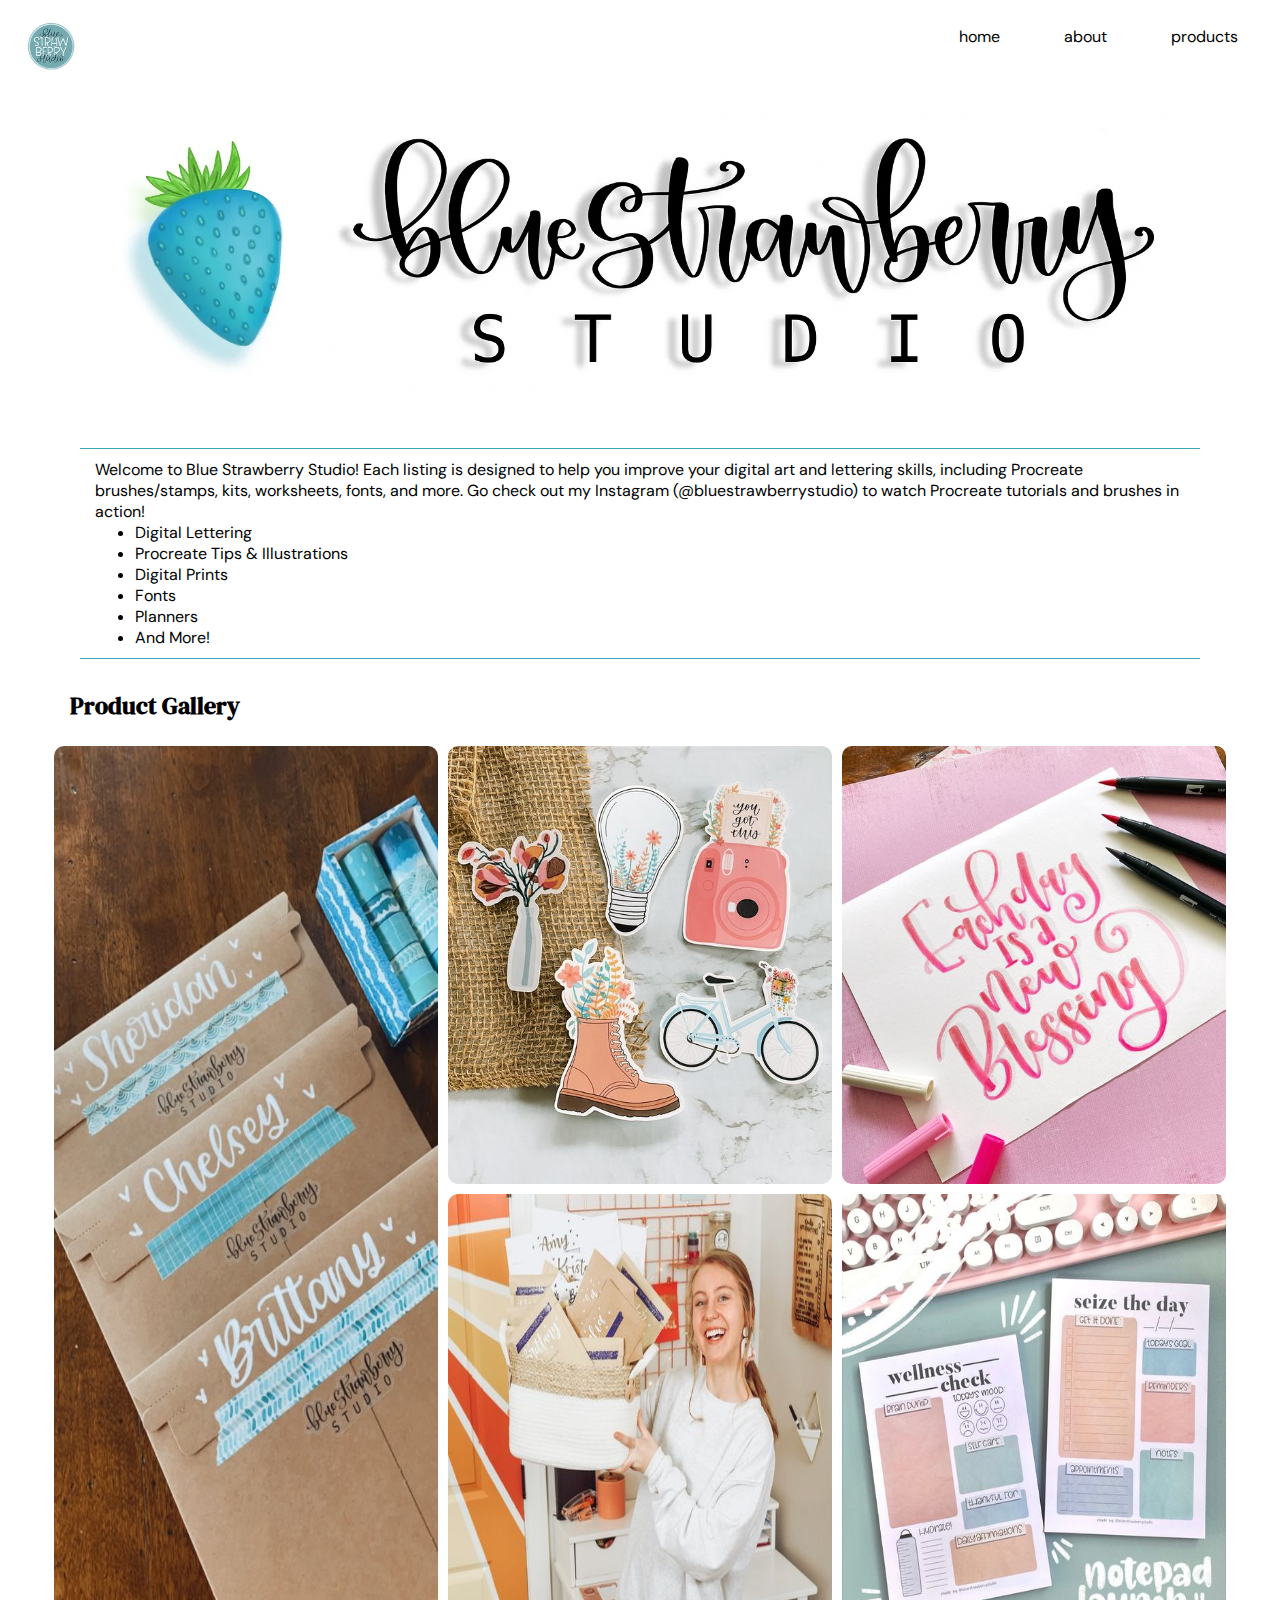
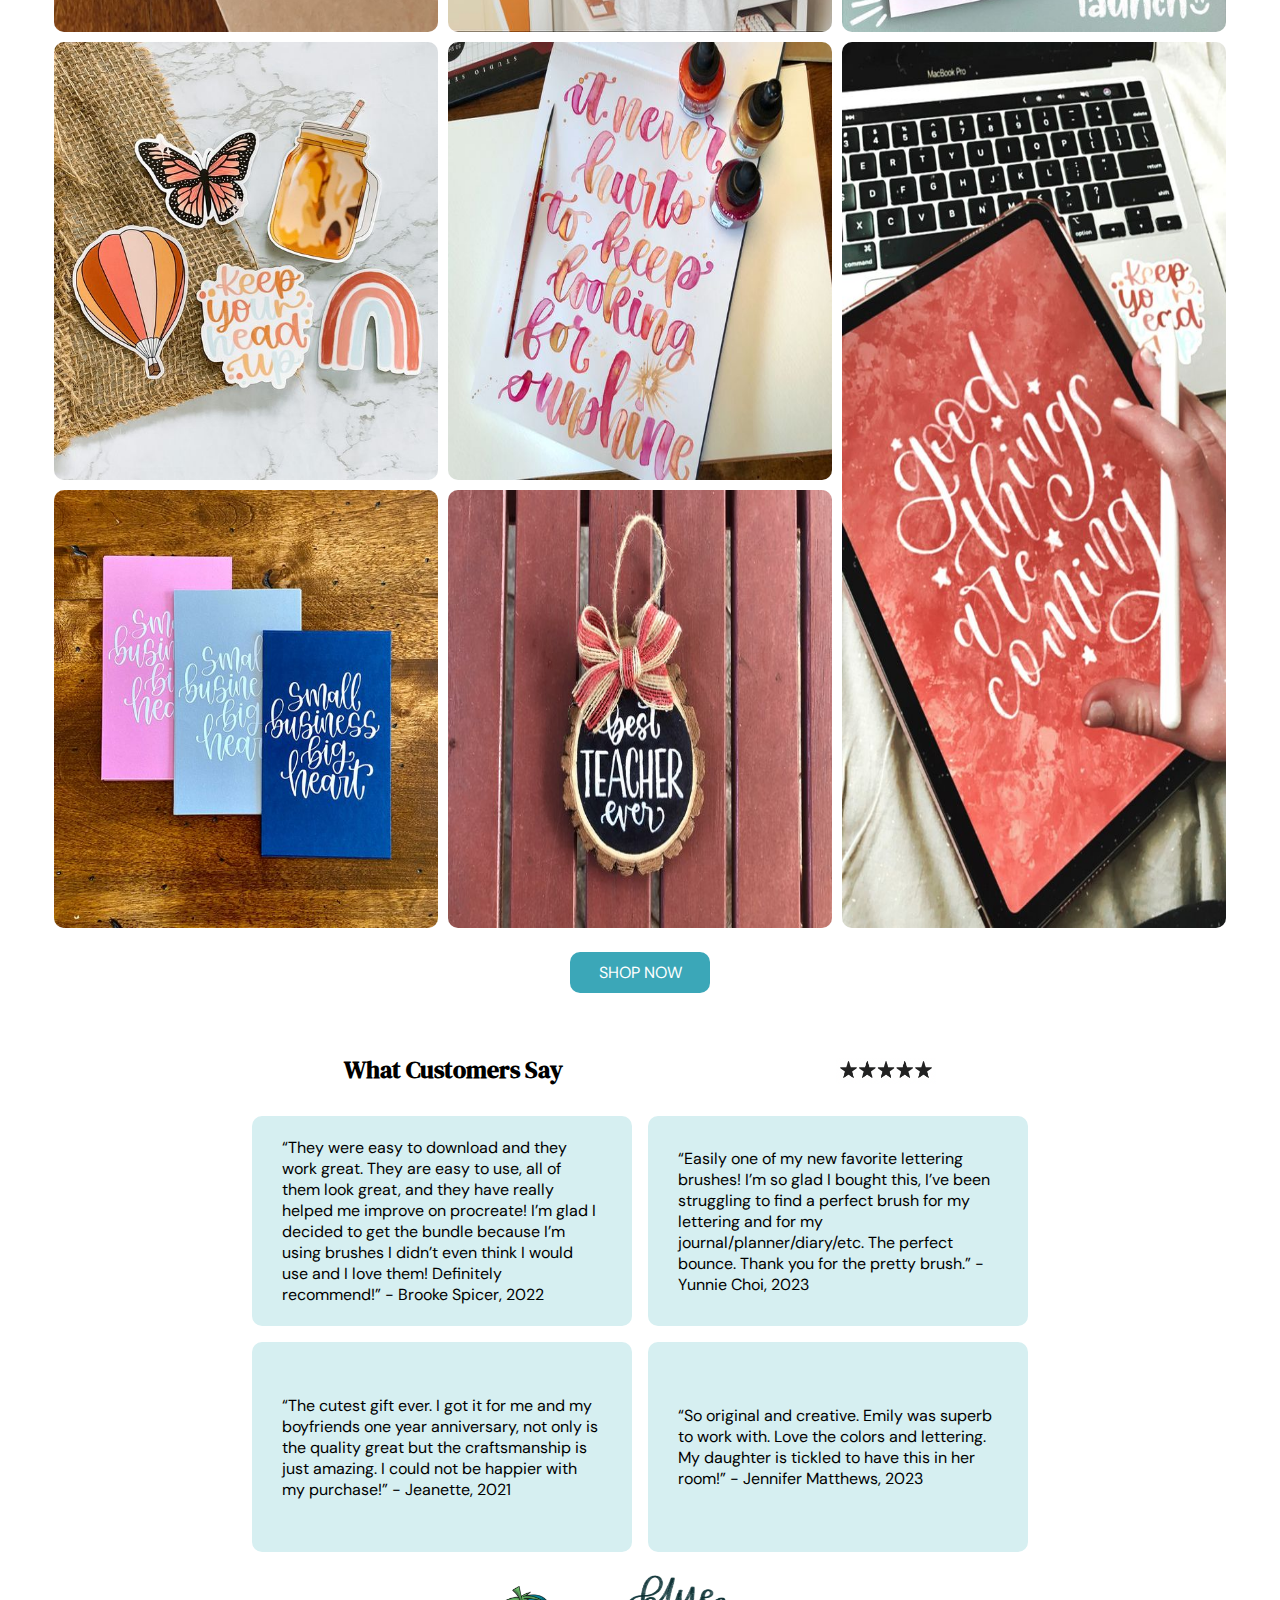
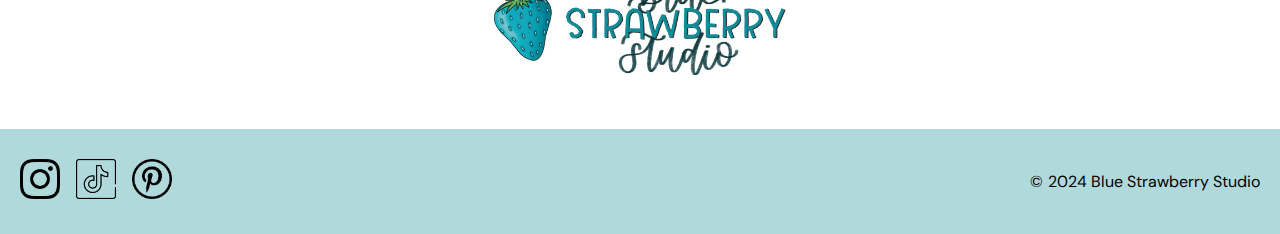
==== index.html @ 6ce4bf92 "first" ====
<!DOCTYPE html>
<html lang="en">
  <head>
    <meta charset="utf-8">
    <title>Blue Strawberry Studio</title>
    <meta name="author" content="Adtile">
    <meta name="viewport" content="width=device-width,initial-scale=1">
    <link rel="stylesheet" href="css/styles.css">
    <link rel="stylesheet" href="css/jsstyles.css">
    <link href="https://fonts.googleapis.com/css?family=DM Sans" rel="stylesheet">
    <link href='https://fonts.googleapis.com/css?family=DM Serif Display' rel='stylesheet'>
    <link href='https://fonts.googleapis.com/css?family=DM Mono' rel='stylesheet'>
    <script src="js/responsive-nav.js"></script>
  </head>
  <body>
    <header>
        <div class="header-logo"><img src="img/circlelogo.png" src="logo"></div>
        <div>
            <nav class="nav-collapse">
               <ul>
                <li class="menu-item"><a href="index.html" data-scroll>home</a></li>
                <li class="menu-item"><a href="about.html" data-scroll>about</a></li>
                <li class="menu-item"><a href="products.html" data-scroll>products</a></li>
              </ul>
            </nav>
        </div>
        <script src="js/fastclick.js"></script>
        <script src="js/scroll.js"></script>
        <script src="js/fixed-responsive-nav.js"></script>
    </header>
    <main>
        <div class="main-logo"><img src="img/longlogo.png" src="logo"></div>
        <div class="description">
            <div>
                <p>Welcome to Blue Strawberry Studio! Each listing is designed to help you improve your digital art and lettering skills, including Procreate brushes/stamps, kits, worksheets, fonts, and more. Go check out my Instagram (@bluestrawberrystudio) to watch Procreate tutorials and brushes in action!</p>
            </div>
            <ul>
                <li>Digital Lettering</li>
                <li>Procreate Tips & Illustrations</li>
                <li>Digital Prints</li>
                <li>Fonts</li>
                <li>Planners</li>
                <li>And More!</li>
            </ul>
        </div>
        <div>
          <h2>Product Gallery</h2>
          <div class="gallery">
          <div class="product-gallery-div one"><img class="product-gallery-img" src= "img/pic1.jpg" alt="product image"></div>
          <div class="product-gallery-div two"><img class="product-gallery-img" src = "img/pic2.jpg" alt="product image"></div>
          <div class="product-gallery-div three"><img class="product-gallery-img" src = "img/pic3.jpg" alt="product image"></div>
          <div class="product-gallery-div four"><img class="product-gallery-img" src = "img/pic4.jpg" alt="product image"></div>
          <div class="product-gallery-div five"><img class="product-gallery-img" src = "img/pic5.jpg" alt="product image"></div>
          <div class="product-gallery-div six"><img class="product-gallery-img" src = "img/pic6.jpg" alt="product image"></div>
          <div class="product-gallery-div seven"><img class="product-gallery-img" src = "img/pic7.jpg" alt="product image"></div>
          <div class="product-gallery-div eight"><img class="product-gallery-img" src = "img/pic8.jpg" alt="product image"></div>
          <div class="product-gallery-div nine"><img class="product-gallery-img" src = "img/pic9.jpg" alt="product image"></div>
          <div class="product-gallery-div ten"><img class="product-gallery-img" src= "img/photo10.jpeg" alt="product image"></div>
          </div>
        </div>
        <div class="shop-button"><a href="products.html"><div class="button-style-2">SHOP NOW</div></a></div>
        <div>
          <div class="review-section">
            <h2>What Customers Say</h2>
            <div class="stars"><img src = "img/stars.png" alt = "5/5 Stars"></div>
          </div>
          <div class="reviews">
            <div class = "review">
                <p>“They were easy to download and they work great. They are easy to use, all of them look great, and they have really helped me improve on procreate! I’m glad I decided to get the bundle because I’m using brushes I didn’t even think I would use and I love them! Definitely recommend!” - Brooke Spicer, 2022</p>
            </div>
            <div class="review">
              <p>“Easily one of my new favorite lettering brushes! I’m so glad I bought this, I’ve been struggling to find a perfect brush for my lettering and for my journal/planner/diary/etc. The perfect bounce. Thank you for the pretty brush.” - Yunnie Choi, 2023</p>
            </div>
            <div class="review">
              <p>“The cutest gift ever. I got it for me and my boyfriends one year anniversary, not only is the quality great but the craftsmanship is just amazing. I could not be happier with my purchase!” - Jeanette, 2021</p>
            </div>
            <div class="review">
              <p>“So original and creative. Emily was superb to work with. Love the colors and lettering. My daughter is tickled to have this in her room!” - Jennifer Matthews, 2023</p>
            </div>
          </div>
        </div>
        <div class="bottom-logo-div"><img class="bottom-logo" src="img/pnglogo.webp" alt = BlueStrawberryStudio></div>
    </main>
    <footer>
      <div class="logos">
        <div class="logo"><a href="https://www.instagram.com/bluestrawberrystudio/"><img src="img/insta.png" alt="insta"></a></div>
        <div class="logo"><a href="https://www.tiktok.com/@bluestrawberrystudio?lang=en"><img src="img/tok.png" alt="tiktok"></a></div>
        <div class="logo"><a href="https://www.pinterest.com/bluestrawberrystudio/"><img src="img/pinterest.png" alt="pinterest"></a></div>
      </div>
      <div class="copyright"><span>&#169;</span> <p>2024 Blue Strawberry Studio</p></div>
    </footer>
  </body>
  </html>
---- css/styles.css ----
*{
    margin: 0;
    font-family: 'DM Sans';
}

header {
    display: flex;
    justify-content: space-between;
    padding: 10px;
} 

h1, h2  {
    font-family: "DM Serif Display";
}

.header-logo{
    width: 60px;
    padding: 10px;
}

img{
    width: 100%;
}

.main-logo{
    padding: 10px;
    margin-left: 30px;
    margin-right: 30px;
}

.description{
    margin: 40px 30px 0 30px;
    padding: 10px 15px 10px 15px;
    border-top: 1px;
    border-bottom: 1px;
    border-top-style: solid;
    border-bottom-style: solid;
    border-color: #3BA7B8;
}

h2{
    margin-left: 20px;
    margin-top: 30px;
}

footer{
    margin: 0;
    margin-top: 30px;
    padding: 30px 20px 30px 20px;
    background: #B0D9DB;
    display: flex;
    justify-content: space-between;
}

.logos{
    display: inline-flex;
    justify-content: flex-start;
    column-gap: 1em;
    width: 50%;
}

.logo{
    width: 40px;
}

.copyright{
    display: inline-flex;
    column-gap: 5px;
    align-items: center;
}
.gallery{
    padding-top: 20px;
}

.product-gallery-div{
    padding: 10px 50px;
}

.product-gallery-img{
    border-radius: 10px;
}

.review-section{
    display: flex;
    justify-content: space-evenly;
    align-items: flex-end;
    margin-top: 30px;
}
.stars{
    width: 100px;
    height: 30px;
    display: flex;
    align-items: center;
    margin-right: 20px;
}
.reviews{
    margin: 40px 0 20px 0;
    display: grid;
    grid-row: 1fr 1fr 1fr 1fr;
    row-gap: 1em;
    justify-content: center;
}
.review{
   background-color: #D6EFF1; 
   display: flex;
   align-items: center;
   border-radius: 10px;
   width: 270px;
   height: 150px;
   padding: 30px;
}
.bottom-logo-div{
    display: inline-flex;
    justify-content: center;
    width: 100%;
    padding: 20px 0 20px 0;
}
.bottom-logo{
    width: 300px;
}
.self-photo{
    width: 400px;
    margin: auto;
    grid-template-areas: selfie;
}
.bio{
    margin: 10px 40px 10px 40px;
    grid-template-areas: bio;
}

.social-media{
    margin: 30px;
    border-top: 1px;
    border-top-style: solid;
    border-color: #3BA7B8;
}
.media-section{
    width: 100%;
    padding-top: 20px;
    display: inline-flex;
    column-gap: 2em;
    justify-content: center;
}
.media-icon{
    width: 20vw;
}
.handle{
    padding-top: 20px;
    display: flex;
    justify-content: center;
    font-family: "DM Mono";
}
.button-style-1{
    display: inline-flex;
    justify-content: center;
    border-radius: 25px;
    padding: 10px;
    width: 120px;
    border-style: solid;
    border-color: #2A808D;
    border-width: medium;
    color: #2A808D;
}
.shop-buttons{
    padding-top: 40px;
    width: 100%;
    display: flex;
    justify-content: space-evenly;
    align-content: space-between;
}

.button-style-1:hover, .button-style-1:focus{
    color: white;
    background-color: #3BA7B8;
}

h4{
    margin-left: 40px;
    margin-top: 10px;
}
.screensavers{
    padding: 20px 40px;
}
.downloads{
    width: 300px;
    margin-top: 20px;
}
.downloads-div{
    display: flex;
    flex-direction: column;

    margin-left: 40px;
    margin-top: 10px;
    padding-bottom: 20px;
}
.freebies{
    margin-left: 50px;
    padding-bottom: 10px;
    padding-top: 10px;
}
.button-style-2{
    background-color: #3BA7B8;
    color: white;
    display: inline-flex;
    justify-content: center;
    border-radius: 10px;
    padding: 10px;
    width: 120px;
}
.button-style-2:hover, .button-style-2:focus{
    color: black;
    background-color: #B0D9DB;
}
.shop-button{
    display: flex;
    width: 100%;
    justify-content: center;
}

.products-page{
    display: flex;
    justify-content: space-between;
    align-items: center;
    padding-right: 20px;
}
.shop-on-etsy{
    align-self: flex-end;
}
.product-sections{
    margin: 40px 20px;
    border-top: 1px;
    border-top-style: solid;
    border-color: #3BA7B8;
    padding-top: 30px;
    padding-left: 20px;
}
h3{
    font-size: 20px;
    padding-bottom: 30px;
}
.product{
    padding-bottom: 10px;
}

@media screen and (min-width: 1024px) {
    main{
        margin-left: 50px;
        margin-right: 50px;
    }
    .review-section{
        margin-bottom: 30px;
    }
    .product{
        width: 20vw;
        padding: 10px;
    }
    .shop-brushes, .shop-colors, .shop-fonts, .shop-prints{
        display: inline-flex;
        flex-wrap: wrap;
    }
    .reviews{
        display: grid;
        grid-template-columns: max-content max-content;
        grid-template-rows: 1fr 1fr;
        column-gap: 1em;
        margin: 0 100px;
    }
    h3{
        margin-left: 0;
    }
    .review{
        width: 20em;
    }
    .bio-section{
        display: grid;
        grid-template-columns: "selfie bio";
        grid-template-columns: 1fr 1fr;
    }
    .shop-brushes, .shop-colors, .shop-fonts, .shop-prints{
        display: flex;
        justify-content: center;
    }
    .wallpaper-section{
        display: flex;
        flex-wrap: wrap;
        justify-content: center;
    }
    .screensavers{
        width: 35em;
    }
    .downloads-div{
        flex-direction: row;
        justify-content: space-between;
        column-gap: 2em;
        justify-content: center;
    }
    .media-icon{
        width: 15vw;
    }
    
} 
@media screen and (min-width: 724px){
    main{
        margin-left: 50px;
        margin-right: 50px;
    }
    .gallery{
        padding: 20px;
        display: grid;
        grid-template-columns: 1fr 1fr 1fr;
        grid-template-rows: 1fr 1fr 1fr 1fr;
        grid-template-areas: 
            "names boot blessing"
            "names emily wellness"
            "balloon sunshine good-things"
            "small-world teacher good-things";
        row-gap: 2px;
        column-gap: 2px;
        justify-content: center;

    }
    .product-gallery-div{
        padding: 4px;
        width: 30vw;
    }
    .product-gallery-img{
        height: 100%;
    }
    .one{
        grid-area: emily;
    }
    .two{
        grid-area: wellness;
    }
    .three{
        grid-area: small-world;
    }
    .four{
        grid-area: blessing;
    }
    .five{
        grid-area: names;
    }
    .six{
        grid-area: boot;
    }
    .seven{
        grid-area: sunshine;
    }
    .eight{
        grid-area: balloon;
    }
    .nine{
        grid-area: good-things;
        
    }
    .ten{
        grid-area: teacher;
    }
    
}
---- css/jsstyles.css ----
@font-face {
    font-family: "responsivenav";
    src: url("../icons/responsivenav.eot");
    src: url("../icons/responsivenav.eot?#iefix") format("embedded-opentype"),
      url("../icons/responsivenav.ttf") format("truetype"),
      url("../icons/responsivenav.woff") format("woff"),
      url("../icons/responsivenav.svg#responsivenav") format("svg");
    font-weight: normal;
    font-style: normal;
  }
  
  .nav-toggle {
    text-decoration: none;
    text-indent: -300px;
    position: relative;
    overflow: hidden;
    width: 60px;
    height: 55px;
    float: right;
  }
  
  .nav-toggle:before {
    color: black; /* edit this to change the icon color */
    font: normal 60px/55px "responsivenav"; /* edit font-size (28px) to change the icon size */
    text-transform: none;
    text-align: center;
    position: absolute;
    content: "\2261"; /* hamburger icon */
    text-indent: 0;
    width: 100%;
    left: 0;
    top: 0;
  }
  
  .nav-toggle.active:before {
    font-size: 40px;
    content: "\78"; /* X/close icon */
  }
  
  .nav-collapse ul {
    margin: 0;
    padding: 0;
    display: flex;
    list-style: none;
    flex-direction: column;
    align-items: flex-end;
  }
  
  .nav-collapse li {
  
    display: block;
  }
  
  .js .nav-collapse {
    clip: rect(0 0 0 0);
    max-height: 0;
    position: absolute;
    display: block;
    overflow: hidden;
    zoom: 1;
  }
  
  .nav-collapse.opened {
    max-height: 9999px;
  }
  .nav-collapse,
.nav-collapse * {
  box-sizing: border-box;
}

.nav-collapse,
.nav-collapse ul {
  list-style: none;
  width: 100%;
  display: flex;
  justify-content: end;
}

.nav-collapse a {
  text-decoration: none;
  padding: 0.7em 1em;
  color: black;
  width: 100%;
  display: block;
}

.nav-collapse ul ul a {
  padding-left: 2em;
}

@media screen and (min-width: 768px) {
    .nav-collapse ul {
    flex-direction: row;
    align-items: flex-end;
  }
  h1{
    width: 50vw;
  }
    
    .nav-collapse li {
      width: auto;
    }
  
    .nav-collapse a {
      padding: 1.02em 2em;
      text-align: center;
      border-top: 0;
      margin: 0;
    }
  
    .nav-collapse ul ul a {
      display: none;
    }
  
    .nav-collapse.closed {
      max-height: none;
    }
    .nav-toggle {
      display: none;
    }
  }
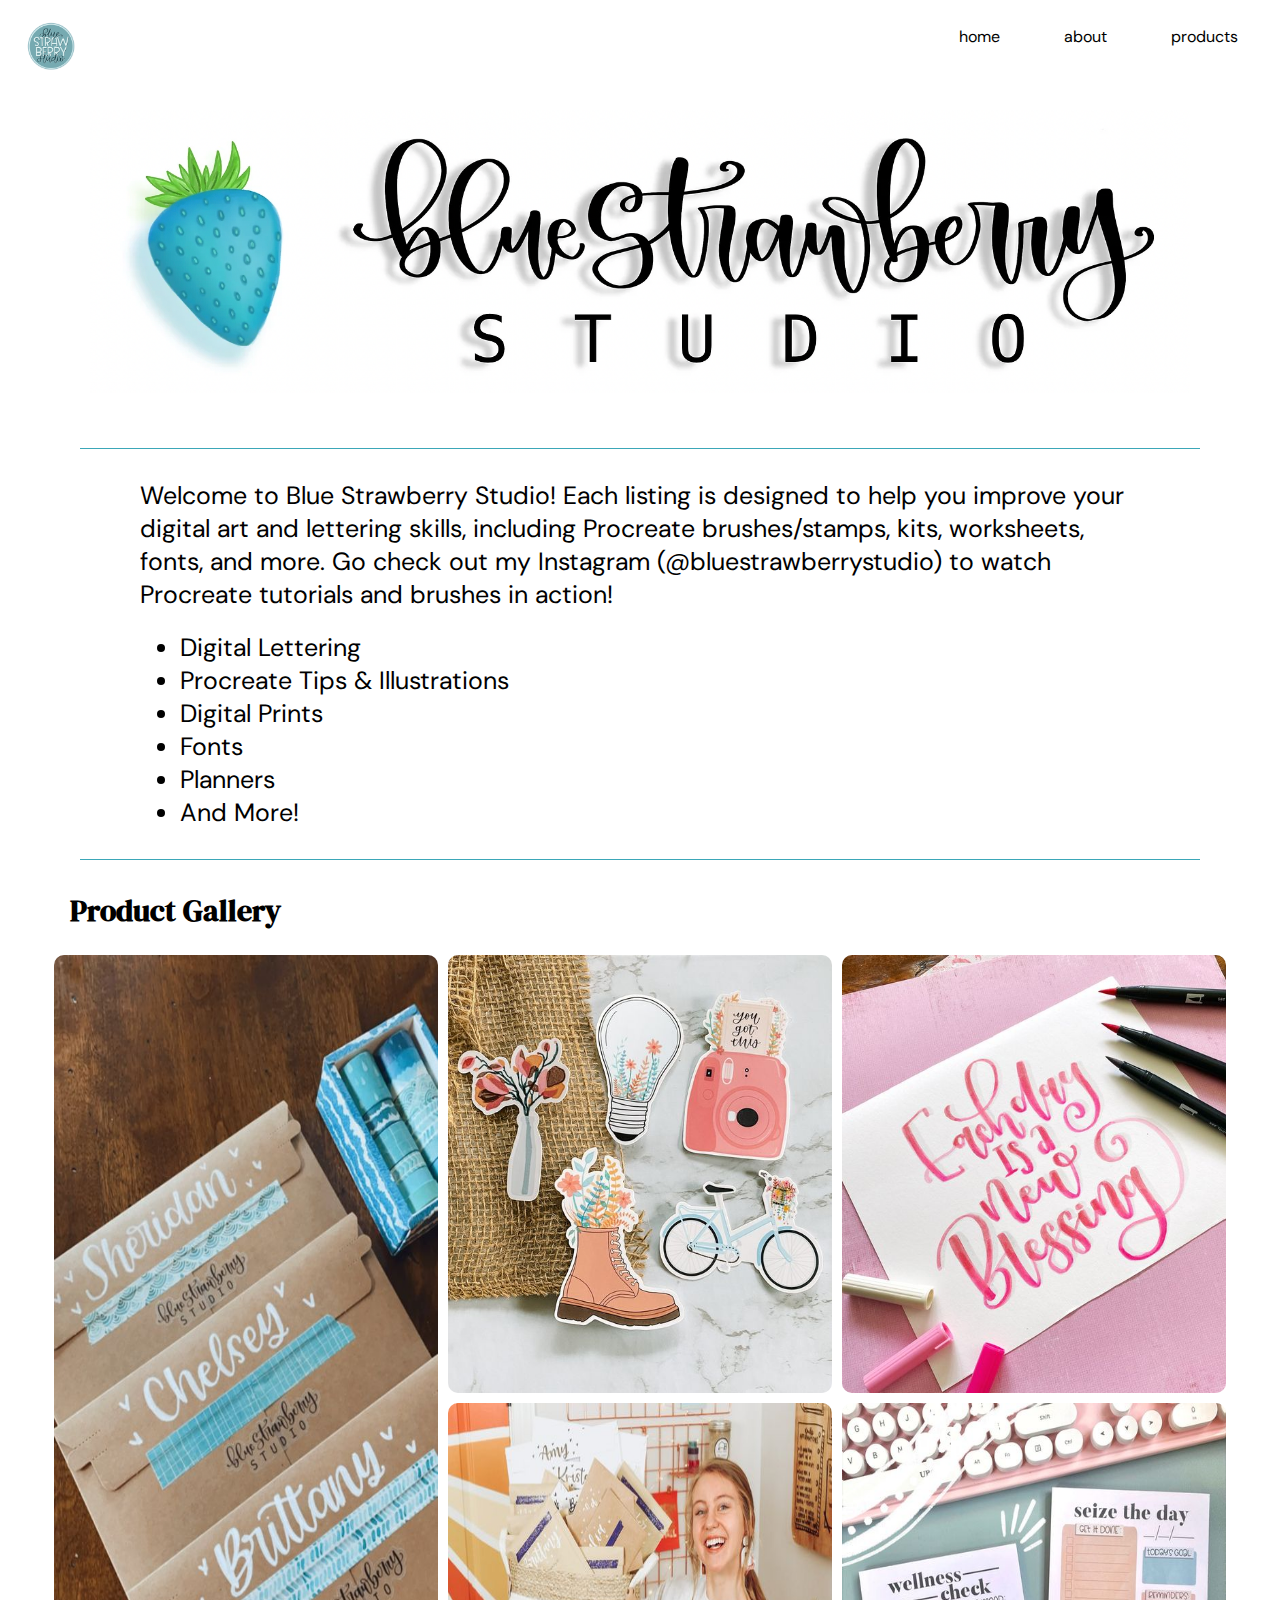
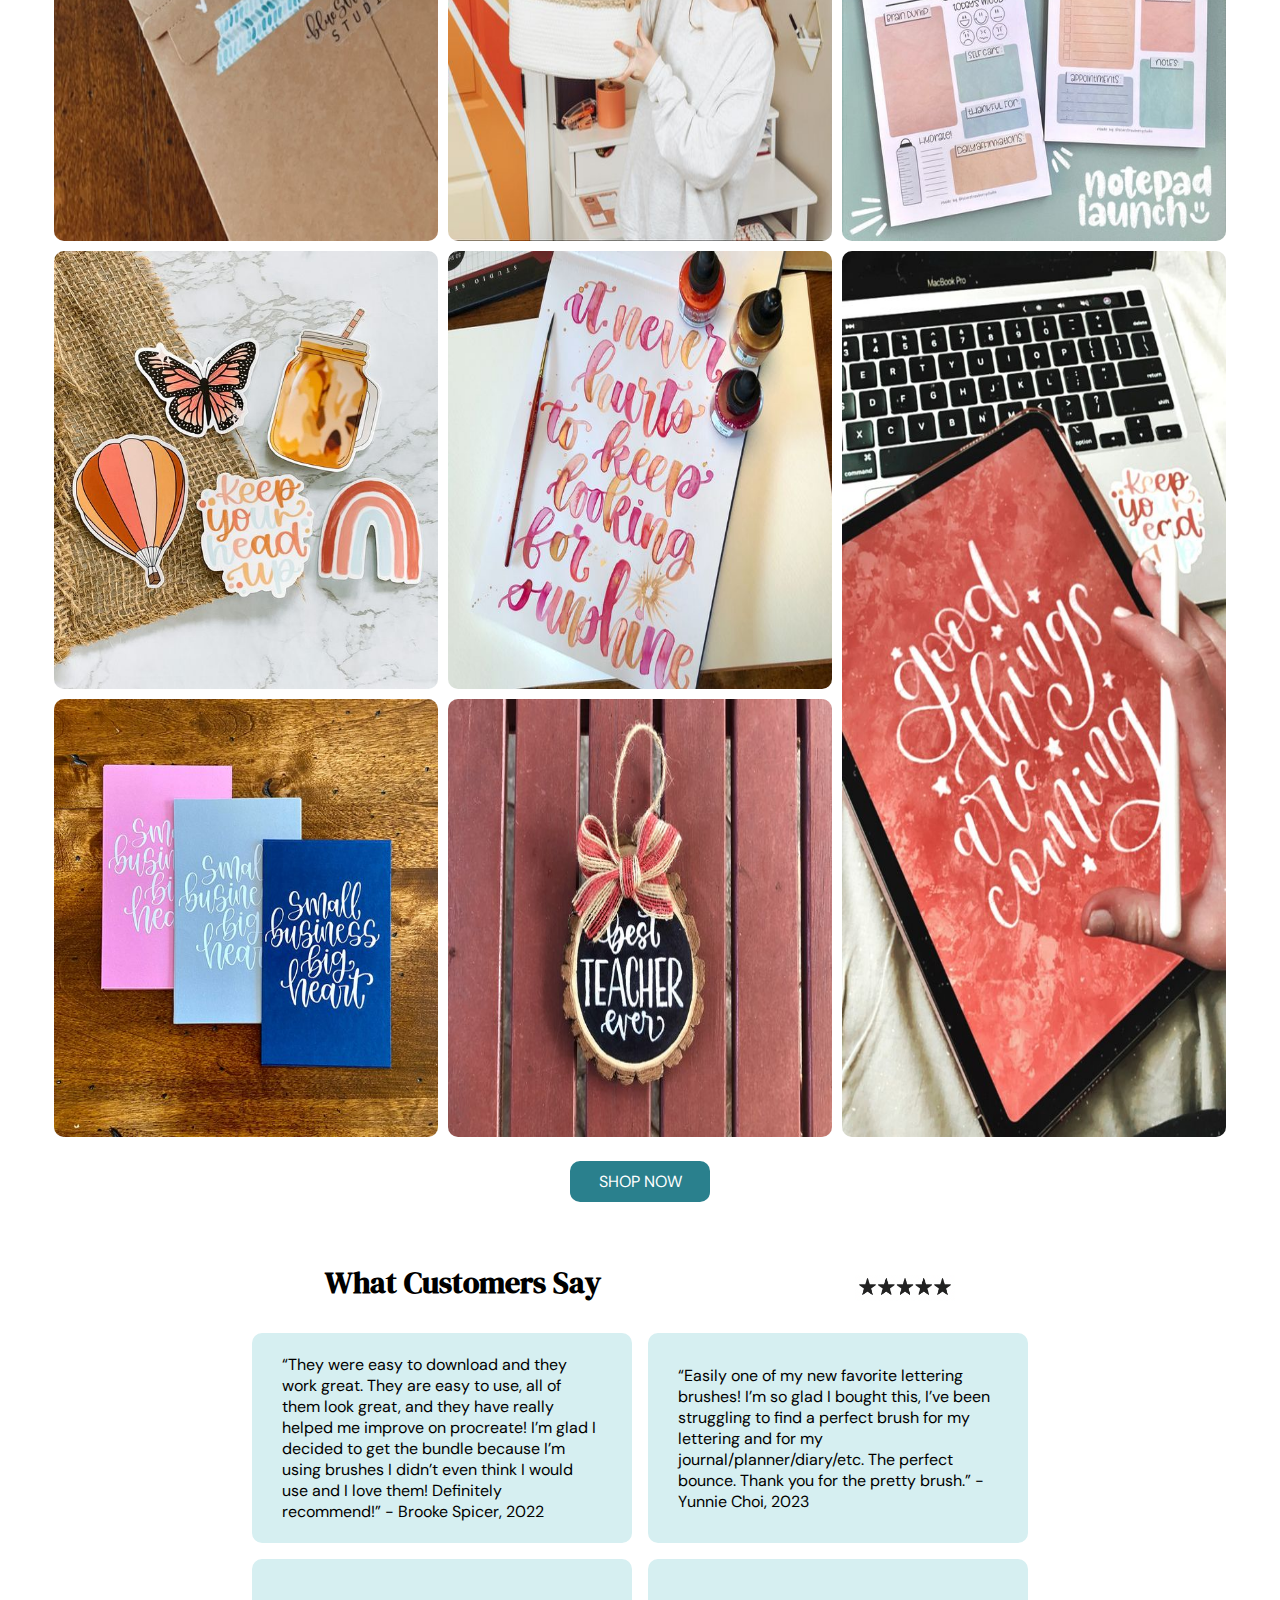
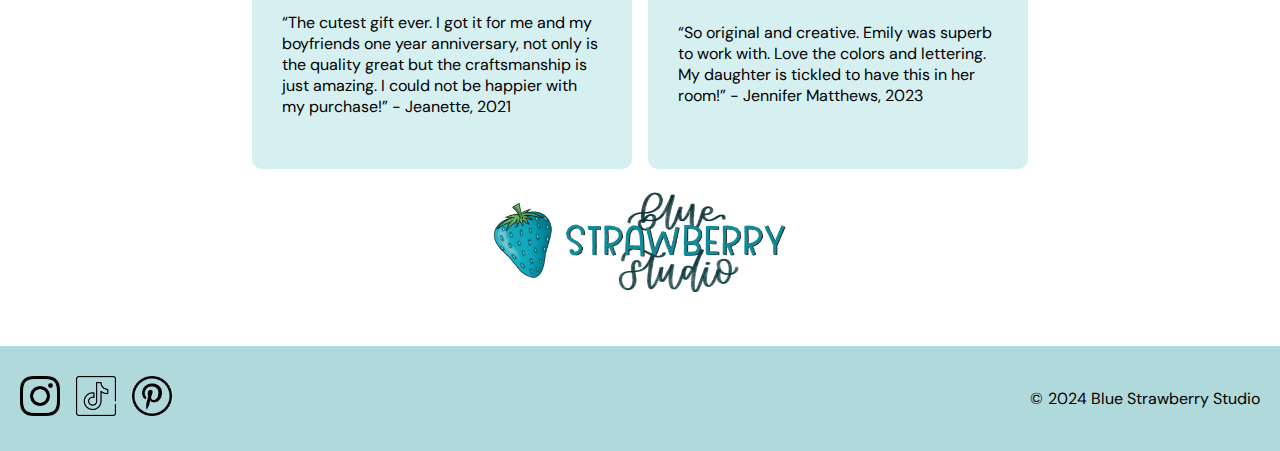
==== commit 4764107b: "fixed" ====
--- a/index.html
+++ b/index.html
@@ -32,15 +32,15 @@
         <div class="main-logo"><img src="img/longlogo.png" src="logo"></div>
         <div class="description">
             <div>
-                <p>Welcome to Blue Strawberry Studio! Each listing is designed to help you improve your digital art and lettering skills, including Procreate brushes/stamps, kits, worksheets, fonts, and more. Go check out my Instagram (@bluestrawberrystudio) to watch Procreate tutorials and brushes in action!</p>
+                <p class="main-text">Welcome to Blue Strawberry Studio! Each listing is designed to help you improve your digital art and lettering skills, including Procreate brushes/stamps, kits, worksheets, fonts, and more. Go check out my Instagram (@bluestrawberrystudio) to watch Procreate tutorials and brushes in action!</p>
             </div>
             <ul>
-                <li>Digital Lettering</li>
-                <li>Procreate Tips & Illustrations</li>
-                <li>Digital Prints</li>
-                <li>Fonts</li>
-                <li>Planners</li>
-                <li>And More!</li>
+                <li class="main-text">Digital Lettering</li>
+                <li class="main-text">Procreate Tips & Illustrations</li>
+                <li class="main-text">Digital Prints</li>
+                <li class="main-text">Fonts</li>
+                <li class="main-text">Planners</li>
+                <li class="main-text">And More!</li>
             </ul>
         </div>
         <div>
--- a/css/styles.css
+++ b/css/styles.css
@@ -11,6 +11,13 @@
 
 h1, h2  {
     font-family: "DM Serif Display";
+    font-size: 30px;
+}
+h3{
+    font-size: 25px;
+}
+.main-text {
+    font-size: 20px;
 }
 
 .header-logo{
@@ -21,6 +28,12 @@
 img{
     width: 100%;
 }
+.menu-item:focus, .menu-item:hover{
+    text-decoration: underline;
+}
+.p2{
+    padding-top: 20px;
+}
 
 .main-logo{
     padding: 10px;
@@ -30,12 +43,15 @@
 
 .description{
     margin: 40px 30px 0 30px;
-    padding: 10px 15px 10px 15px;
+    padding: 30px 20px ;
     border-top: 1px;
     border-bottom: 1px;
     border-top-style: solid;
     border-bottom-style: solid;
     border-color: #3BA7B8;
+}
+ul{
+    padding-top: 20px;
 }
 
 h2{
@@ -171,7 +187,7 @@
 
 .button-style-1:hover, .button-style-1:focus{
     color: white;
-    background-color: #3BA7B8;
+    background-color: #2A808D;
 }
 
 h4{
@@ -199,7 +215,7 @@
     padding-top: 10px;
 }
 .button-style-2{
-    background-color: #3BA7B8;
+    background-color: #2A808D;
     color: white;
     display: inline-flex;
     justify-content: center;
@@ -296,6 +312,10 @@
     }
     .media-icon{
         width: 15vw;
+    }
+    .main-text, .categories{
+        font-size: 25px;
+        margin: 0 40px;
     }
     
 } 
